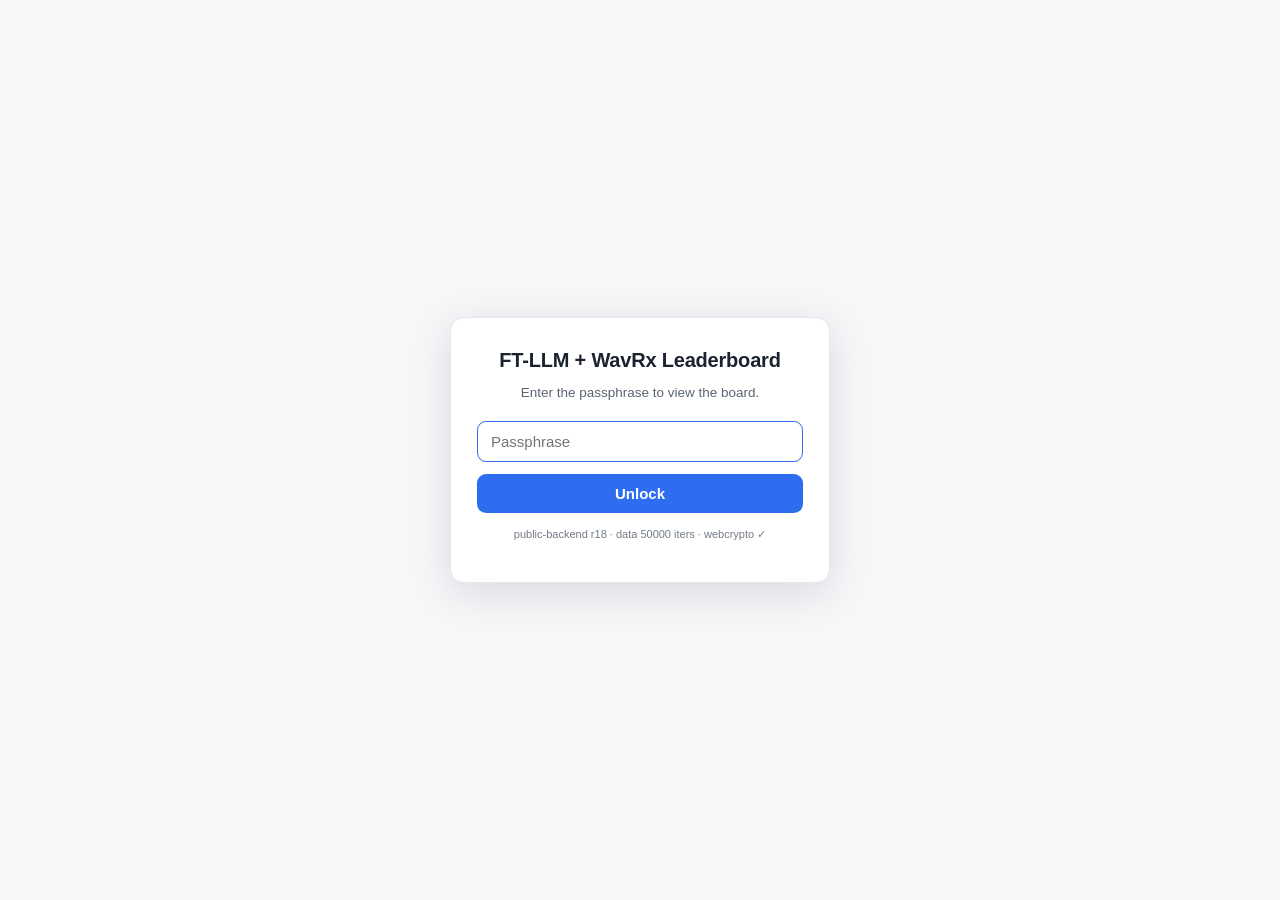
==== ftllm-wavrx/index.html @ c6a9ce8a "ftllm-wavrx: reframe as general leaderboard copy, fix tooltip hover, default to Avg Pool track - Dro" ====
<!DOCTYPE html>
<html lang="en">
<head>
  <meta charset="utf-8" />
  <meta name="viewport" content="width=device-width, initial-scale=1" />
  <title>FT-LLM + WavRx Leaderboard</title>
  <meta name="description" content="Fine-tuned audio-LLMs (30B / 7B) + WavRx vs. frozen-encoder probes on the SpeechDx clinical-speech benchmark." />
  <script>
    (function () {
      try {
        var t = localStorage.getItem("ftlb-theme");
        if (!t) t = matchMedia("(prefers-color-scheme: dark)").matches ? "dark" : "light";
        document.documentElement.dataset.theme = t;
      } catch (e) { document.documentElement.dataset.theme = "light"; }
    })();
  </script>
  <link rel="stylesheet" href="style.css?v=17" />
</head>
<body>
  <!-- password gate -->
  <div id="gate" class="gate">
    <form id="gate-form" class="gate-card" autocomplete="off">
      <h1>FT-LLM&nbsp;+&nbsp;WavRx Leaderboard</h1>
      <p class="gate-sub">Enter the passphrase to view the board.</p>
      <input id="gate-pass" type="password" placeholder="Passphrase" autocomplete="off"
             autocapitalize="off" autocorrect="off" spellcheck="false" />
      <button id="gate-go" type="submit">Unlock</button>
      <p id="gate-msg" class="gate-msg" hidden></p>
      <p id="gate-build" class="gate-build">loading…</p>
    </form>
  </div>

  <!-- public-backend leaderboard (revealed after unlock) -->
  <div id="app" hidden>
    <header class="page-head">
      <button id="theme-toggle" class="theme-toggle" type="button" aria-label="Toggle dark / light mode" title="Toggle dark / light"></button>
      <h1>FT-LLM&nbsp;+&nbsp;WavRx Leaderboard</h1>
      <p class="tagline">
        Fine-tuned audio-LLMs (<strong>Qwen3-Omni 30B</strong> LoRA-SFT, the <strong>7B</strong> SFT) and
        <strong>WavRx</strong> against every frozen-encoder probe on the <strong>SpeechDx</strong>
        clinical-speech benchmark, ranked by <strong>mean reciprocal rank</strong> (MRR). Each cell:
        <strong>AUC</strong> for classification (higher = better), <strong>MAE&nbsp;↓</strong> for
        regression. Use the <strong>Avg Pool</strong>, <strong>ASP</strong>, <strong>LoRA</strong>, and <strong>LLM</strong>
        tracks to compare protocols; click each <strong>i</strong> for methodology. Displayed MRR ranks are
        recomputed over the enabled tracks. On the <strong>C-index · average</strong>
        board, marked Avg Pool/WavRx rows with unavailable T11
        concordance use the remaining five finite regression tasks (<strong>skip-na</strong>) and carry an asterisk.
      </p>
      <p class="meta" id="meta"></p>
      <div class="controls">
        <div class="seg-group" id="board-switch" role="tablist" aria-label="Board">
          <button class="seg active" type="button" data-board="mae">MAE&nbsp;·&nbsp;MRR</button>
          <button class="seg" type="button" data-board="cindex">C-index&nbsp;·&nbsp;avg</button>
        </div>
        <div class="seg-group" id="view-switch" role="tablist" aria-label="View">
          <button class="seg" type="button" data-view="raw">Raw&nbsp;27</button>
          <button class="seg active" type="button" data-view="merged">Merged&nbsp;19</button>
          <button class="seg" type="button" data-view="category">By&nbsp;category</button>
        </div>
        <div class="seg-group seg-tracks" id="track-switch" role="group" aria-label="Benchmark tracks">
          <span class="seg-label">Tracks</span>
        </div>
      </div>
    </header>

    <section class="legend" id="legend" aria-label="Legend"></section>

    <main>
      <div class="table-wrap">
        <table id="board" aria-label="FT-LLM + WavRx leaderboard"></table>
      </div>
      <p class="hint">
        Tap a <em>task</em> header for its description · a <em>model</em> for what it is ·
        click a column header to sort.
      </p>
    </main>

    <div id="tooltip" class="tooltip" role="tooltip" hidden></div>
  </div>

  <script src="data.js?v=17"></script>
  <script src="gate.js?v=18"></script>
</body>
</html>
---- ftllm-wavrx/style.css ----
:root, [data-theme="light"] {
  --bg: #f6f7f9;
  --panel: #ffffff;
  --ink: #1b2230;
  --ink-soft: #5b6573;
  --line: #e3e7ee;
  --accent: #2f6df0;
  --cell-alpha: 0.20;            /* category-colour strength on score cells */
  --th-hover: #f0f3f9;
  --row-hover: 47, 109, 240;
  --mrr-track: #eef1f6;
  --top1: rgba(20, 30, 50, 0.55);
  --ctrl-bg: #ffffff;
  color-scheme: light;          /* native controls (checkbox) follow the page theme */
}
[data-theme="dark"] {
  --bg: #0b0e12;
  --panel: #14181e;
  --ink: #e6edf3;
  --ink-soft: #9aa4b2;
  --line: #28303a;
  --accent: #6ea8fe;
  --cell-alpha: 0.34;
  --th-hover: #1b212a;
  --row-hover: 120, 160, 240;
  --mrr-track: #232a33;
  --top1: rgba(255, 255, 255, 0.65);
  --ctrl-bg: #1b212a;
  color-scheme: dark;
}

* { box-sizing: border-box; }

body {
  margin: 0;
  font-family: -apple-system, BlinkMacSystemFont, "Segoe UI", Roboto, Helvetica, Arial, sans-serif;
  color: var(--ink);
  background: var(--bg);
  line-height: 1.45;
  transition: background-color 0.2s ease, color 0.2s ease;
}

.page-head, main, .legend { max-width: 1280px; margin-inline: auto; padding-inline: 24px; }
.page-head { padding-top: 32px; position: relative; }

/* theme toggle (top-right) + average-similar-tasks checkbox */
.theme-toggle {
  position: absolute; top: 26px; right: 24px;
  width: 38px; height: 38px; border-radius: 9px;
  border: 1px solid var(--line); background: var(--ctrl-bg); color: var(--ink);
  font-size: 17px; line-height: 1; cursor: pointer;
}
.theme-toggle:hover { border-color: var(--accent); }
.merge-toggle {
  display: inline-flex; align-items: center; gap: 7px; margin: 12px 0 0;
  font-size: 13px; color: var(--ink); cursor: pointer; user-select: none;
}
.merge-toggle input { width: 15px; height: 15px; accent-color: var(--accent); cursor: pointer; margin: 0; }
h1 { margin: 0 0 6px; font-size: 28px; letter-spacing: -0.02em; }
.tagline { margin: 0 0 8px; max-width: 760px; color: var(--ink-soft); font-size: 15px; }
.tagline strong { color: var(--ink); }
.meta { margin: 0; color: var(--ink-soft); font-size: 13px; }
.meta a { color: var(--accent); text-decoration: none; }
.meta a:hover { text-decoration: underline; }

.chip {
  display: inline-block; padding: 0 6px; border-radius: 4px;
  font-size: 12px; font-weight: 600; vertical-align: baseline;
}
.chip-cls { background: rgba(var(--cls), 0.18); color: #1d4ed8; }
.chip-reg { background: rgba(var(--reg), 0.22); color: #b45309; }

/* ---- legend ---- */
.legend { display: flex; flex-wrap: wrap; gap: 18px 26px; margin-top: 18px; }
.legend-group { display: flex; align-items: center; gap: 12px; flex-wrap: wrap; }
.legend-title { font-size: 12px; font-weight: 700; text-transform: uppercase; letter-spacing: 0.04em; color: var(--ink-soft); }
.legend-item { display: inline-flex; align-items: center; gap: 6px; font-size: 13px; }
.swatch { width: 14px; height: 14px; border-radius: 3px; }
.swatch-cat { width: 13px; height: 13px; border-radius: 3px; }

/* ---- table ---- */
main { margin-top: 18px; padding-bottom: 40px; }
.table-wrap {
  overflow: auto; max-height: 78vh;
  background: var(--panel); border: 1px solid var(--line); border-radius: 12px;
  box-shadow: 0 1px 2px rgba(20, 30, 50, 0.04);
}
table { border-collapse: separate; border-spacing: 0; font-size: 13px; width: max-content; }

th, td { padding: 0; white-space: nowrap; }

thead th {
  position: sticky; top: 0; z-index: 3;
  background: var(--panel); border-bottom: 2px solid var(--line);
  vertical-align: bottom;
}
thead th .th-inner { padding: 9px 10px; }

/* model + MRR columns pinned while scrolling tasks */
.col-model { position: sticky; left: 0; z-index: 2; background: var(--panel); text-align: left; min-width: 150px; }
.col-mrr   { text-align: center; min-width: 86px; }   /* not pinned — scrolls with the tasks */
thead .col-model { z-index: 4; }
.col-model { border-right: 1px solid var(--line); }
.col-mrr   { border-right: 2px solid var(--line); }

/* task header cells: a continuous category-coloured band along the top of the
   header row — the border is on the cell, so same-category columns (which are
   contiguous in T-number order) form one straight line. Inner = short T-number. */
.th-task { cursor: pointer; border-top: 4px solid var(--cat, #ccc); }
.th-task .th-inner { text-align: center; width: 96px; padding: 8px 7px; white-space: normal; }
.th-task .task-tnum { display: block; font-size: 10px; font-weight: 700; color: var(--ink-soft); font-variant-numeric: tabular-nums; }
.th-task .task-label { display: block; font-weight: 600; font-size: 11px; line-height: 1.2; margin-top: 1px; }
.th-task .task-metric { display: block; font-size: 9px; font-weight: 600; color: var(--ink-soft); letter-spacing: 0.03em; margin-top: 2px; }
.th-sortable { cursor: pointer; user-select: none; }
.th-sortable:hover .th-inner { background: var(--th-hover); }
.sort-active { color: var(--accent); }
.sort-arrow { font-size: 10px; margin-left: 3px; color: var(--accent); }

tbody tr:hover td { background-image: linear-gradient(rgb(var(--row-hover) / 0.08), rgb(var(--row-hover) / 0.08)); }
tbody td { border-bottom: 1px solid var(--line); }

/* model cell */
.cell-model { padding: 8px 10px; cursor: help; }
.cell-model .rank { display: inline-block; width: 1.5em; margin-right: 0.55em; text-align: right; color: var(--ink-soft); font-variant-numeric: tabular-nums; }
.cell-model .name { font-weight: 600; }

/* MRR cell with mini bar */
.cell-mrr { padding: 6px 10px; text-align: center; font-variant-numeric: tabular-nums; }
.cell-mrr .mrr-val { font-weight: 700; }
.cell-mrr .mrr-bar { height: 4px; border-radius: 2px; background: var(--accent); margin-top: 3px; }
.cell-mrr .mrr-track { height: 4px; border-radius: 2px; background: var(--mrr-track); margin-top: 3px; }

/* score cells — flat tint by speech-production category (intensity themed) */
.cell-score { padding: 7px 8px; text-align: center; font-variant-numeric: tabular-nums;
  background: rgb(var(--cat-rgb, 160 160 160) / var(--cell-alpha)); }
.cell-score.na { color: var(--ink-soft); opacity: 0.65; }
.top1 { outline: 2px solid var(--top1); outline-offset: -2px; font-weight: 700; }

.hint { color: var(--ink-soft); font-size: 12.5px; margin: 12px 2px 0; }

/* tooltip */
.tooltip {
  position: fixed; z-index: 50;
  left: 50%; bottom: 16px; transform: translateX(-50%);   /* locked: bottom-centre */
  max-width: min(380px, calc(100vw - 24px));
  background: #1b2230; color: #f4f6fa; padding: 11px 30px 11px 14px; border-radius: 10px;
  font-size: 12.5px; line-height: 1.45; pointer-events: auto;
  box-shadow: 0 8px 30px rgba(10, 18, 35, 0.4);
}
.tooltip .tt-title { font-weight: 700; margin-bottom: 3px; }
.tooltip .tt-sub { color: #aeb7c6; font-size: 11px; text-transform: uppercase; letter-spacing: 0.04em; }
.tooltip code { background: rgba(255,255,255,0.12); padding: 1px 5px; border-radius: 4px; font-size: 12px; }
.tooltip .tt-link { display: inline-block; margin-top: 2px; color: #8ab4ff; text-decoration: none; word-break: break-all; }
.tooltip .tt-link:hover { text-decoration: underline; }
.tooltip .tt-rev {
  margin-top: 7px; padding-top: 6px; border-top: 1px solid rgba(255,255,255,0.12);
  font-size: 11.5px; color: #aeb7c6;
}
.tooltip .tt-close {
  position: absolute; top: 4px; right: 5px; width: 20px; height: 20px;
  display: flex; align-items: center; justify-content: center;
  background: transparent; border: 0; color: #aeb7c6; font-size: 17px; line-height: 1;
  cursor: pointer; padding: 0; border-radius: 4px;
}
.tooltip .tt-close:hover { color: #fff; background: rgba(255,255,255,0.14); }
.tooltip-method {
  width: min(700px, calc(100vw - 24px)); max-width: min(700px, calc(100vw - 24px));
  max-height: min(72vh, 680px); overflow-y: auto; padding: 15px 36px 15px 17px;
}
.tooltip-method .tt-title { font-size: 15px; margin-bottom: 7px; }
.tooltip-method .tt-method-summary { margin-bottom: 8px; }
.tooltip-method .tt-paper { margin: 1px 0 8px; word-break: normal; }
.tooltip-method .tt-method-section { margin-top: 10px; padding-top: 9px; border-top: 1px solid rgba(255,255,255,.12); }
.tooltip-method .tt-method-label { color: #c8d8f8; font-size: 11px; font-weight: 800; letter-spacing: .05em; text-transform: uppercase; margin-bottom: 3px; }

/* ---- password gate (added; public renderer above is untouched) ---- */
[hidden] { display: none !important; }
.gate { position: fixed; inset: 0; z-index: 100; display: flex; align-items: center; justify-content: center; padding: 24px; background: var(--bg); }
.gate-card { width: min(380px, 100%); background: var(--panel); border: 1px solid var(--line); border-radius: 14px; padding: 28px 26px; box-shadow: 0 10px 40px rgba(10,18,35,.12); text-align: center; }
.gate-card h1 { font-size: 20px; margin: 0 0 8px; letter-spacing: -0.01em; }
.gate-sub { color: var(--ink-soft); font-size: 13.5px; margin: 0 0 18px; }
.gate-card input { width: 100%; padding: 11px 13px; font-size: 15px; border-radius: 9px; border: 1px solid var(--line); background: var(--ctrl-bg); color: var(--ink); margin-bottom: 12px; }
.gate-card input:focus { outline: none; border-color: var(--accent); }
.gate-card button { width: 100%; padding: 11px; font-size: 15px; font-weight: 600; border: 0; border-radius: 9px; background: var(--accent); color: #fff; cursor: pointer; }
.gate-card button:hover { filter: brightness(1.06); }
.gate-msg { font-size: 13px; margin: 14px 0 0; }
.gate-msg.err { color: #e0556e; }
.gate-msg.ok { color: var(--ink-soft); }
.gate-build { margin-top: 14px; font-size: 11px; color: var(--ink-soft); opacity: .85; }

/* ---- board + view segmented controls ---- */
.controls { display: flex; align-items: center; gap: 14px; flex-wrap: wrap; margin: 12px 0 0; }
.seg-group { display: inline-flex; border: 1px solid var(--line); border-radius: 9px; overflow: hidden; background: var(--ctrl-bg); }
.seg { border: 0; background: transparent; color: var(--ink-soft); font: inherit; font-size: 12.5px; font-weight: 600; padding: 7px 13px; cursor: pointer; white-space: nowrap; }
.seg + .seg { border-left: 1px solid var(--line); }
.seg.active { background: var(--accent); color: #fff; }
.seg:hover:not(.active) { background: var(--th-hover); }
.seg-label { font-size: 11.5px; font-weight: 600; letter-spacing: .04em; text-transform: uppercase; color: var(--ink-soft); padding: 7px 10px; align-self: center; opacity: .8; }
.seg-label + .seg { border-left: 1px solid var(--line); }
.seg-label + .track-control, .track-control + .track-control { border-left: 1px solid var(--line); }
.track-control { display: inline-flex; align-items: center; gap: 6px; padding-right: 8px; }
.track-control:hover:not(.active) { background: var(--th-hover); }
.track-control .seg { padding-right: 4px; background: transparent; }
.track-control .seg:hover { background: transparent; }
.track-control .track-info {
  width: 15px; height: 15px; flex: 0 0 auto; border: 0; border-radius: 50%;
  display: inline-flex; align-items: center; justify-content: center;
  background: var(--th-hover); color: var(--ink-soft);
  font: italic 700 10px/1 ui-sans-serif, system-ui, sans-serif; cursor: pointer;
}
.track-control.active { background: var(--accent); }
.track-control.active .seg, .track-control.active .track-info { color: #fff; }
.track-control.active .track-info { background: rgba(255,255,255,.3); }
.track-control .track-info:hover, .track-control .track-info:focus-visible { background: var(--accent); color: #fff; outline: none; }
.track-control.active .track-info:hover, .track-control.active .track-info:focus-visible { background: #fff; color: var(--accent); }

/* ---- pending band + headline ---- */
.band-row td { background: rgba(200,120,20,0.12); font-size: 11px; font-weight: 700; text-transform: uppercase; letter-spacing: 0.05em; color: var(--ink-soft); padding: 5px 12px; }
.cell-mrr .mrr-val.pending { font-weight: 600; font-size: 11px; text-transform: uppercase; letter-spacing: 0.03em; color: var(--ink-soft); }
.cell-mrr .cov { font-size: 10px; color: var(--ink-soft); }

/* ---- "ours" + WavRx row accents ---- */
tr.is-ours .col-model { box-shadow: inset 3px 0 0 var(--accent); }
tr.is-star .col-model { box-shadow: inset 3px 0 0 #c87814; }
tr.is-star .name { color: #c87814; }
[data-theme="dark"] tr.is-star .name { color: #e0af68; }
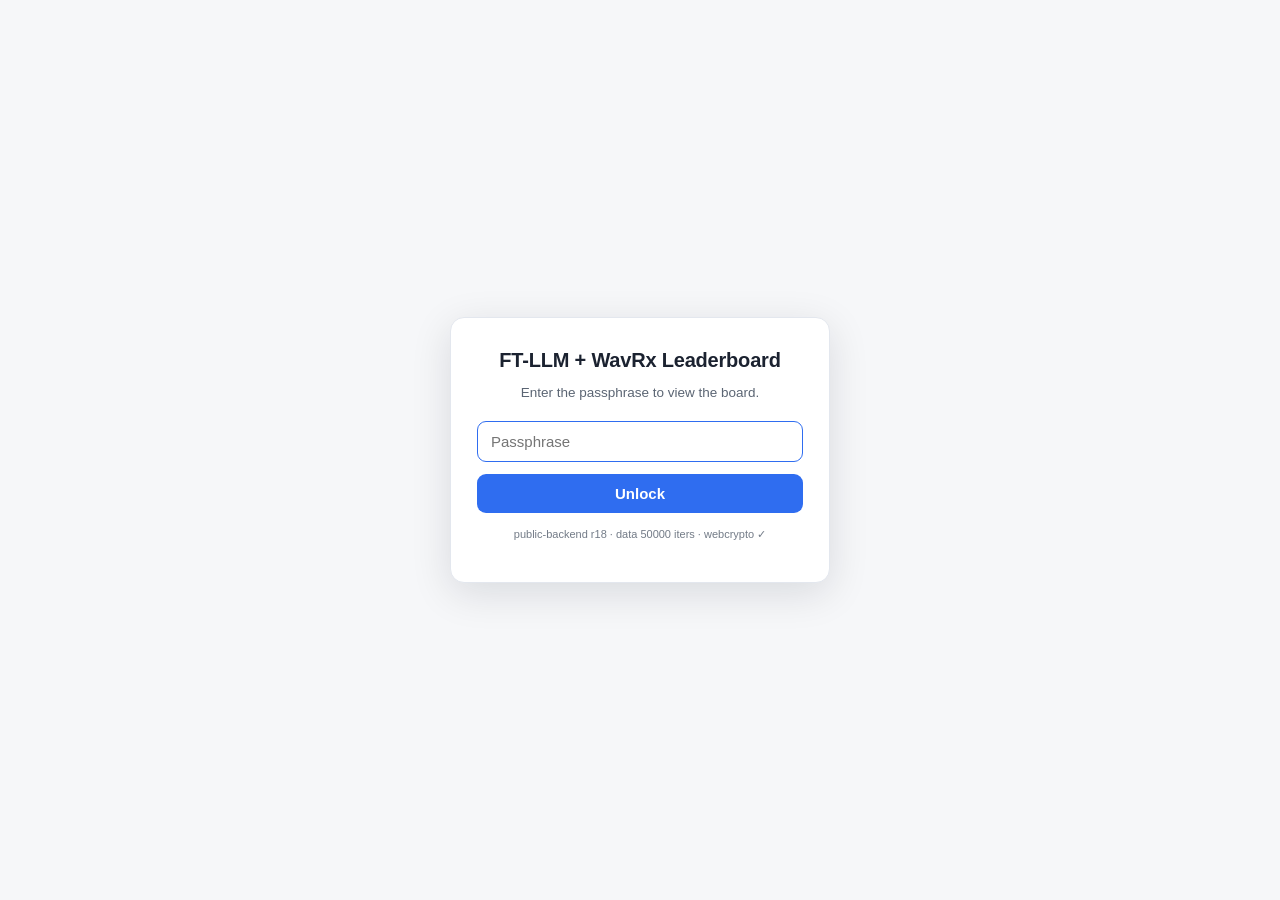
==== commit ceb2e89a: "ftllm-wavrx: bump data.js cache-bust version Browser was serving a stale data.js after the LoRA re-p" ====
--- a/ftllm-wavrx/index.html
+++ b/ftllm-wavrx/index.html
@@ -78,7 +78,7 @@
     <div id="tooltip" class="tooltip" role="tooltip" hidden></div>
   </div>
 
-  <script src="data.js?v=17"></script>
+  <script src="data.js?v=18"></script>
   <script src="gate.js?v=18"></script>
 </body>
 </html>
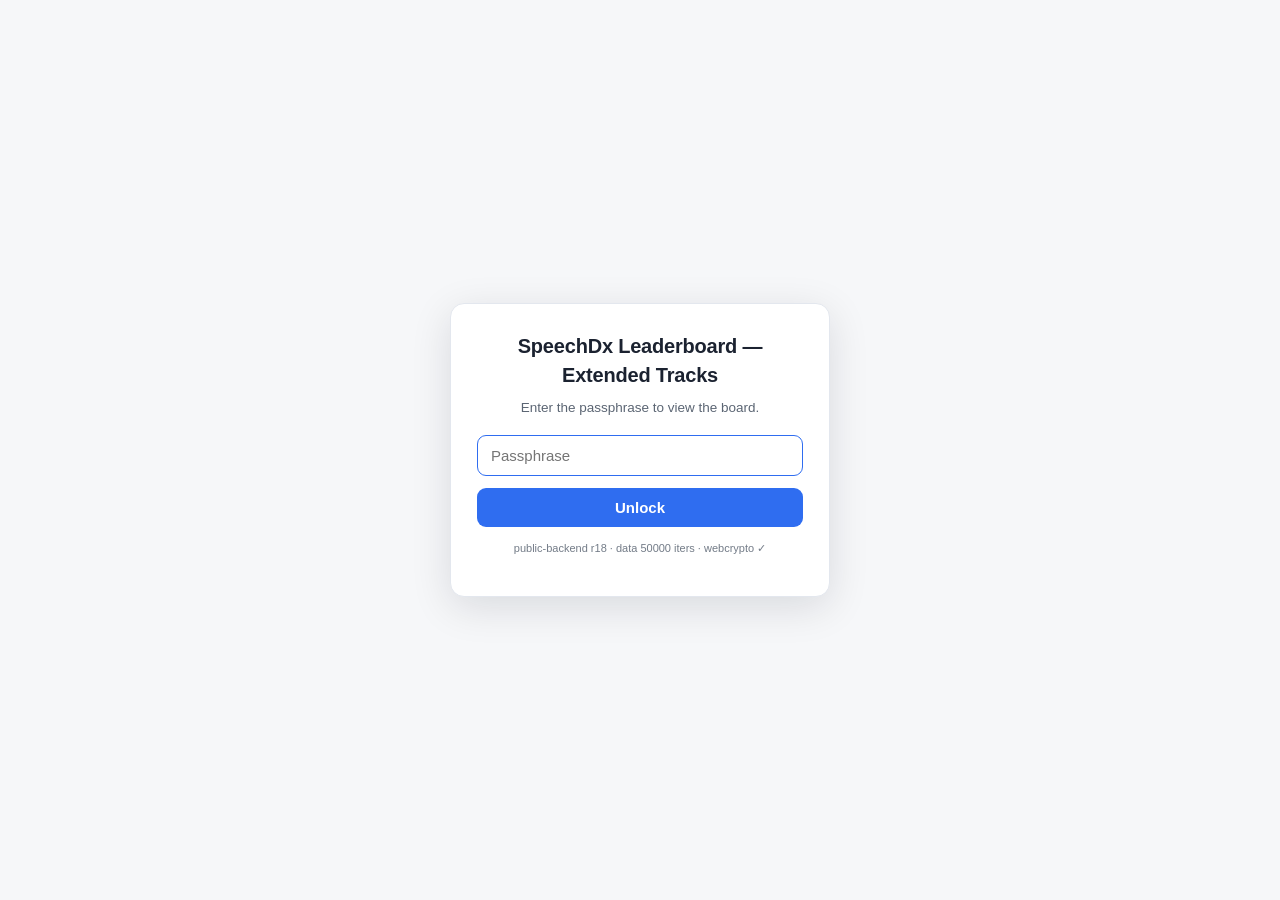
==== commit 4b4fdfcb: "ftllm-wavrx: rename to SpeechDx Leaderboard — Extended Tracks Title, headings, meta description, tag" ====
--- a/ftllm-wavrx/index.html
+++ b/ftllm-wavrx/index.html
@@ -3,8 +3,8 @@
 <head>
   <meta charset="utf-8" />
   <meta name="viewport" content="width=device-width, initial-scale=1" />
-  <title>FT-LLM + WavRx Leaderboard</title>
-  <meta name="description" content="Fine-tuned audio-LLMs (30B / 7B) + WavRx vs. frozen-encoder probes on the SpeechDx clinical-speech benchmark." />
+  <title>SpeechDx Leaderboard — Extended Tracks</title>
+  <meta name="description" content="Interactive leaderboard for the SpeechDx speech-health benchmark — adapted and fine-tuned models ranked alongside frozen-encoder probes across clinical tasks, by mean reciprocal rank." />
   <script>
     (function () {
       try {
@@ -20,7 +20,7 @@
   <!-- password gate -->
   <div id="gate" class="gate">
     <form id="gate-form" class="gate-card" autocomplete="off">
-      <h1>FT-LLM&nbsp;+&nbsp;WavRx Leaderboard</h1>
+      <h1>SpeechDx&nbsp;Leaderboard — Extended&nbsp;Tracks</h1>
       <p class="gate-sub">Enter the passphrase to view the board.</p>
       <input id="gate-pass" type="password" placeholder="Passphrase" autocomplete="off"
              autocapitalize="off" autocorrect="off" spellcheck="false" />
@@ -34,17 +34,16 @@
   <div id="app" hidden>
     <header class="page-head">
       <button id="theme-toggle" class="theme-toggle" type="button" aria-label="Toggle dark / light mode" title="Toggle dark / light"></button>
-      <h1>FT-LLM&nbsp;+&nbsp;WavRx Leaderboard</h1>
+      <h1>SpeechDx&nbsp;Leaderboard — Extended&nbsp;Tracks</h1>
       <p class="tagline">
-        Fine-tuned audio-LLMs (<strong>Qwen3-Omni 30B</strong> LoRA-SFT, the <strong>7B</strong> SFT) and
-        <strong>WavRx</strong> against every frozen-encoder probe on the <strong>SpeechDx</strong>
-        clinical-speech benchmark, ranked by <strong>mean reciprocal rank</strong> (MRR). Each cell:
-        <strong>AUC</strong> for classification (higher = better), <strong>MAE&nbsp;↓</strong> for
-        regression. Use the <strong>Avg Pool</strong>, <strong>ASP</strong>, <strong>LoRA</strong>, and <strong>LLM</strong>
-        tracks to compare protocols; click each <strong>i</strong> for methodology. Displayed MRR ranks are
-        recomputed over the enabled tracks. On the <strong>C-index · average</strong>
-        board, marked Avg Pool/WavRx rows with unavailable T11
-        concordance use the remaining five finite regression tasks (<strong>skip-na</strong>) and carry an asterisk.
+        Adapted and fine-tuned audio models ranked alongside every frozen-encoder probe on the
+        <strong>SpeechDx</strong> clinical-speech benchmark, by <strong>mean reciprocal rank</strong> (MRR).
+        Each cell: <strong>AUC</strong> for classification (higher&nbsp;=&nbsp;better, 0.5&nbsp;=&nbsp;chance),
+        <strong>MAE&nbsp;↓</strong> for regression (lower&nbsp;=&nbsp;better). Use the <strong>Avg Pool</strong>,
+        <strong>ASP</strong>, <strong>LoRA</strong>, and <strong>LLM</strong> tracks to compare protocols; click
+        each <strong>i</strong> for methodology. Displayed MRR ranks are recomputed over the enabled tracks. On
+        the <strong>C-index · average</strong> board, rows with unavailable T11 concordance use the remaining
+        five finite regression tasks (<strong>skip-na</strong>) and carry an asterisk.
       </p>
       <p class="meta" id="meta"></p>
       <div class="controls">
@@ -67,7 +66,7 @@
 
     <main>
       <div class="table-wrap">
-        <table id="board" aria-label="FT-LLM + WavRx leaderboard"></table>
+        <table id="board" aria-label="SpeechDx leaderboard — extended tracks"></table>
       </div>
       <p class="hint">
         Tap a <em>task</em> header for its description · a <em>model</em> for what it is ·
@@ -78,7 +77,7 @@
     <div id="tooltip" class="tooltip" role="tooltip" hidden></div>
   </div>
 
-  <script src="data.js?v=18"></script>
+  <script src="data.js?v=19"></script>
   <script src="gate.js?v=18"></script>
 </body>
 </html>
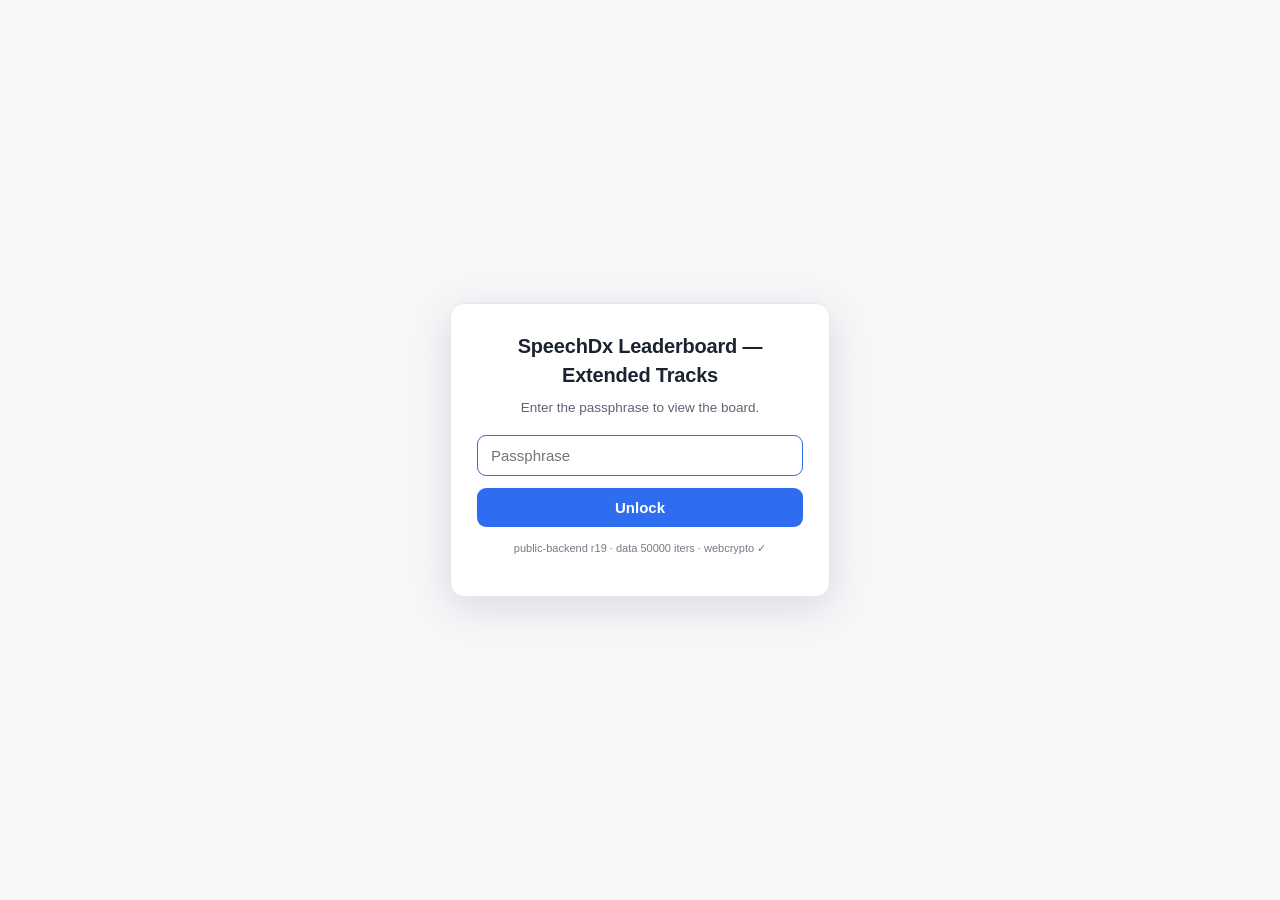
==== commit 6d59e353: "ftllm-wavrx: move T11-unavailable asterisk to the T11 cell; trim LoRA methodology - The "unavailable" ====
--- a/ftllm-wavrx/index.html
+++ b/ftllm-wavrx/index.html
@@ -39,11 +39,9 @@
         Adapted and fine-tuned audio models ranked alongside every frozen-encoder probe on the
         <strong>SpeechDx</strong> clinical-speech benchmark, by <strong>mean reciprocal rank</strong> (MRR).
         Each cell: <strong>AUC</strong> for classification (higher&nbsp;=&nbsp;better, 0.5&nbsp;=&nbsp;chance),
-        <strong>MAE&nbsp;↓</strong> for regression (lower&nbsp;=&nbsp;better). Use the <strong>Avg Pool</strong>,
-        <strong>ASP</strong>, <strong>LoRA</strong>, and <strong>LLM</strong> tracks to compare protocols; click
-        each <strong>i</strong> for methodology. Displayed MRR ranks are recomputed over the enabled tracks. On
+        <strong>MAE&nbsp;↓</strong> for regression (lower&nbsp;=&nbsp;better). On
         the <strong>C-index · average</strong> board, rows with unavailable T11 concordance use the remaining
-        five finite regression tasks (<strong>skip-na</strong>) and carry an asterisk.
+        five finite regression tasks (<strong>skip-na</strong>); the T11 cell carries the asterisk.
       </p>
       <p class="meta" id="meta"></p>
       <div class="controls">
@@ -77,7 +75,7 @@
     <div id="tooltip" class="tooltip" role="tooltip" hidden></div>
   </div>
 
-  <script src="data.js?v=19"></script>
-  <script src="gate.js?v=18"></script>
+  <script src="data.js?v=20"></script>
+  <script src="gate.js?v=19"></script>
 </body>
 </html>
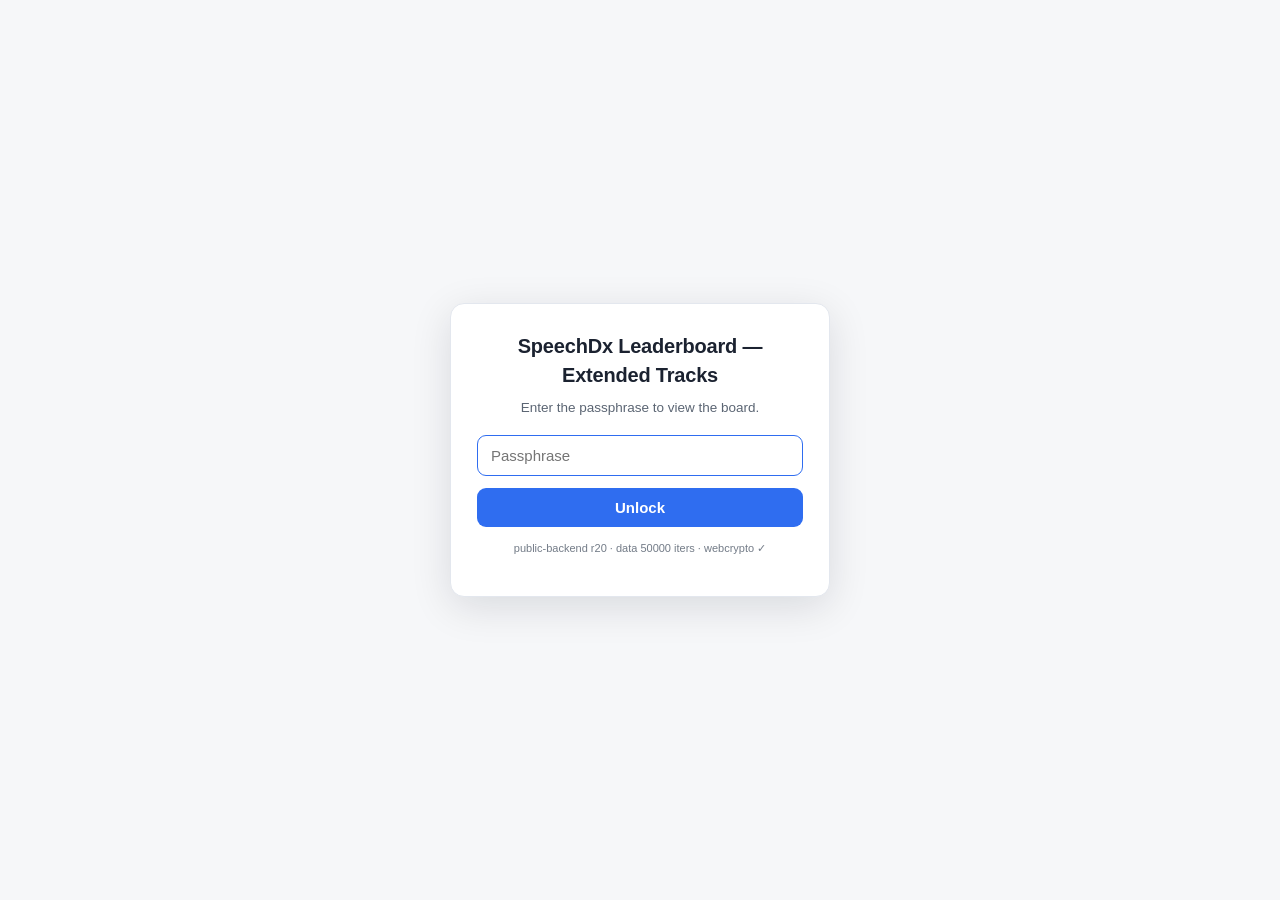
==== commit fc5fb780: "ftllm-wavrx: revert T11 asterisk to model name only Putting it on the T11 cell, the headline cell, a" ====
--- a/ftllm-wavrx/index.html
+++ b/ftllm-wavrx/index.html
@@ -41,7 +41,7 @@
         Each cell: <strong>AUC</strong> for classification (higher&nbsp;=&nbsp;better, 0.5&nbsp;=&nbsp;chance),
         <strong>MAE&nbsp;↓</strong> for regression (lower&nbsp;=&nbsp;better). On
         the <strong>C-index · average</strong> board, rows with unavailable T11 concordance use the remaining
-        five finite regression tasks (<strong>skip-na</strong>); the T11 cell carries the asterisk.
+        five finite regression tasks (<strong>skip-na</strong>) and carry an asterisk.
       </p>
       <p class="meta" id="meta"></p>
       <div class="controls">
@@ -76,6 +76,6 @@
   </div>
 
   <script src="data.js?v=20"></script>
-  <script src="gate.js?v=19"></script>
+  <script src="gate.js?v=20"></script>
 </body>
 </html>
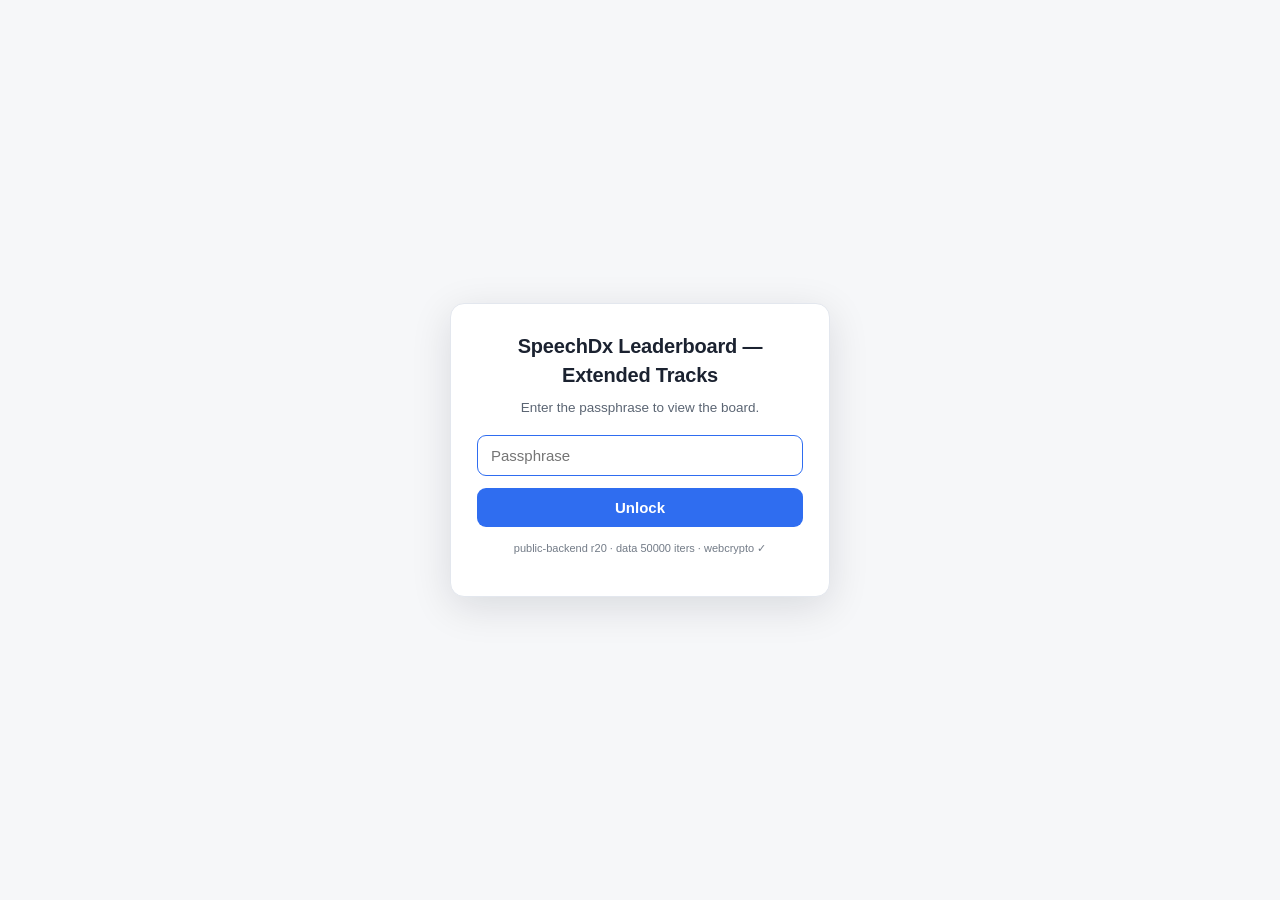
==== commit 79bf4e9d: "ui: refresh leaderboard gate" ====
--- a/ftllm-wavrx/index.html
+++ b/ftllm-wavrx/index.html
@@ -39,9 +39,7 @@
         Adapted and fine-tuned audio models ranked alongside every frozen-encoder probe on the
         <strong>SpeechDx</strong> clinical-speech benchmark, by <strong>mean reciprocal rank</strong> (MRR).
         Each cell: <strong>AUC</strong> for classification (higher&nbsp;=&nbsp;better, 0.5&nbsp;=&nbsp;chance),
-        <strong>MAE&nbsp;↓</strong> for regression (lower&nbsp;=&nbsp;better). On
-        the <strong>C-index · average</strong> board, rows with unavailable T11 concordance use the remaining
-        five finite regression tasks (<strong>skip-na</strong>) and carry an asterisk.
+        <strong>MAE&nbsp;↓</strong> for regression (lower&nbsp;=&nbsp;better).
       </p>
       <p class="meta" id="meta"></p>
       <div class="controls">
@@ -76,6 +74,6 @@
   </div>
 
   <script src="data.js?v=20"></script>
-  <script src="gate.js?v=20"></script>
+  <script src="gate.js?v=21"></script>
 </body>
 </html>
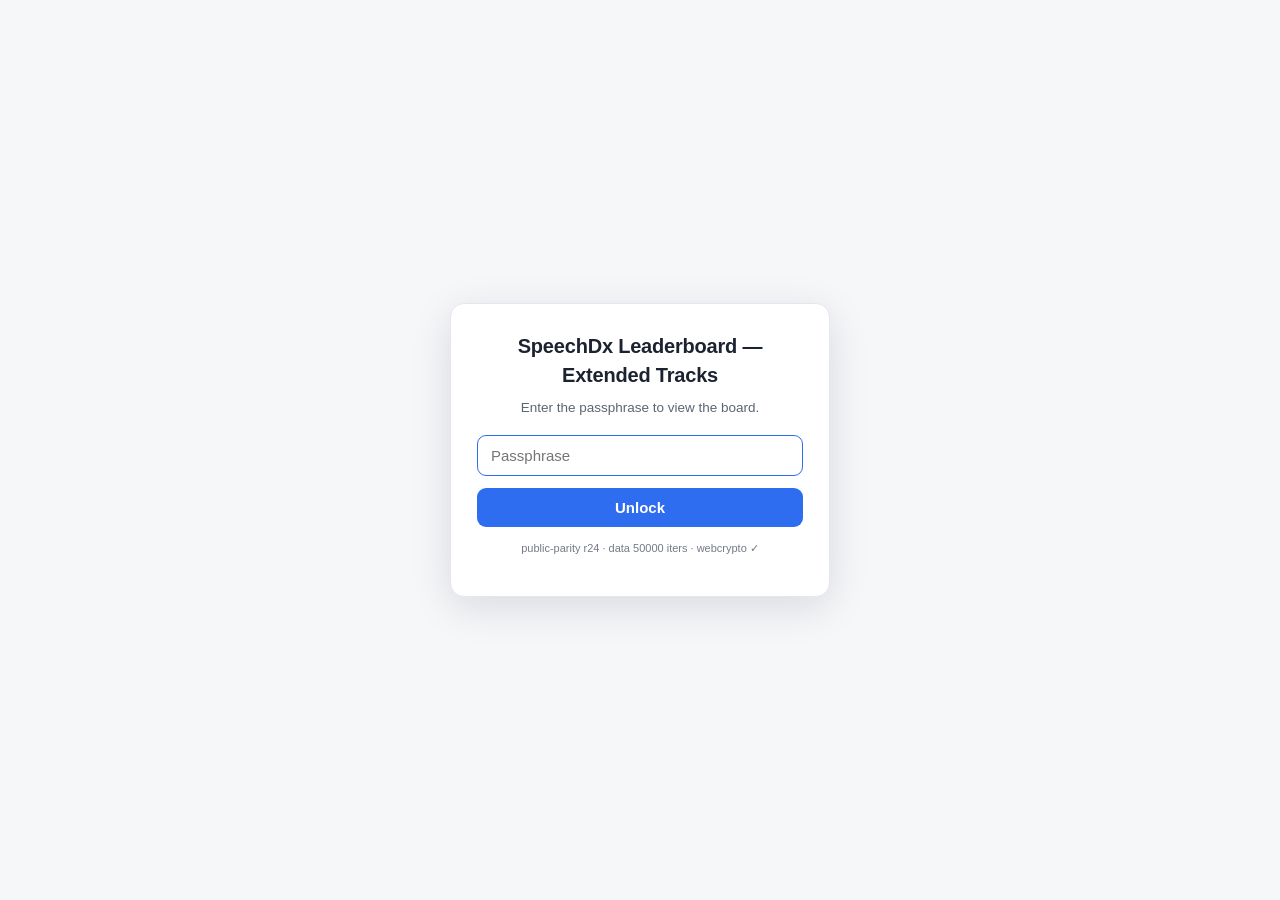
==== commit 8547383a: "ui: align private board with public leaderboard" ====
--- a/ftllm-wavrx/index.html
+++ b/ftllm-wavrx/index.html
@@ -4,7 +4,7 @@
   <meta charset="utf-8" />
   <meta name="viewport" content="width=device-width, initial-scale=1" />
   <title>SpeechDx Leaderboard — Extended Tracks</title>
-  <meta name="description" content="Interactive leaderboard for the SpeechDx speech-health benchmark — adapted and fine-tuned models ranked alongside frozen-encoder probes across clinical tasks, by mean reciprocal rank." />
+  <meta name="description" content="Interactive private SpeechDx leaderboard across Avg Pool, ASP, LoRA, and LLM evaluation tracks." />
   <script>
     (function () {
       try {
@@ -14,10 +14,9 @@
       } catch (e) { document.documentElement.dataset.theme = "light"; }
     })();
   </script>
-  <link rel="stylesheet" href="style.css?v=17" />
+  <link rel="stylesheet" href="style.css?v=24" />
 </head>
 <body>
-  <!-- password gate -->
   <div id="gate" class="gate">
     <form id="gate-form" class="gate-card" autocomplete="off">
       <h1>SpeechDx&nbsp;Leaderboard — Extended&nbsp;Tracks</h1>
@@ -30,31 +29,47 @@
     </form>
   </div>
 
-  <!-- public-backend leaderboard (revealed after unlock) -->
   <div id="app" hidden>
     <header class="page-head">
-      <button id="theme-toggle" class="theme-toggle" type="button" aria-label="Toggle dark / light mode" title="Toggle dark / light"></button>
+      <div class="header-icons">
+        <button id="view-settings-toggle" class="theme-toggle" type="button" aria-haspopup="true" aria-expanded="false" aria-controls="view-settings-panel" aria-label="View settings: metric, task view, export" title="View settings (metric, task view, export)">
+          <svg width="18" height="18" viewBox="0 0 24 24" fill="none" stroke="currentColor" stroke-width="2" stroke-linecap="round" stroke-linejoin="round" aria-hidden="true" focusable="false"><path d="M1 12s4-7 11-7 11 7 11 7-4 7-11 7-11-7-11-7Z"/><circle cx="12" cy="12" r="3"/></svg>
+        </button>
+        <button id="theme-toggle" class="theme-toggle" type="button" aria-label="Toggle dark / light mode" title="Toggle dark / light"></button>
+      </div>
       <h1>SpeechDx&nbsp;Leaderboard — Extended&nbsp;Tracks</h1>
       <p class="tagline">
-        Adapted and fine-tuned audio models ranked alongside every frozen-encoder probe on the
-        <strong>SpeechDx</strong> clinical-speech benchmark, by <strong>mean reciprocal rank</strong> (MRR).
-        Each cell: <strong>AUC</strong> for classification (higher&nbsp;=&nbsp;better, 0.5&nbsp;=&nbsp;chance),
-        <strong>MAE&nbsp;↓</strong> for regression (lower&nbsp;=&nbsp;better).
+        Frozen representations, attentive pooling, compact encoder adaptation, and audio-language
+        models evaluated on the <strong>SpeechDx</strong> clinical-speech benchmark.
+        Each cell reports <strong>AUC</strong> for classification and either <strong>MAE&nbsp;↓</strong>
+        or <strong>C-index</strong> for regression.
       </p>
       <p class="meta" id="meta"></p>
       <div class="controls">
-        <div class="seg-group" id="board-switch" role="tablist" aria-label="Board">
-          <button class="seg active" type="button" data-board="mae">MAE&nbsp;·&nbsp;MRR</button>
-          <button class="seg" type="button" data-board="cindex">C-index&nbsp;·&nbsp;avg</button>
-        </div>
-        <div class="seg-group" id="view-switch" role="tablist" aria-label="View">
-          <button class="seg" type="button" data-view="raw">Raw&nbsp;27</button>
-          <button class="seg active" type="button" data-view="merged">Merged&nbsp;19</button>
-          <button class="seg" type="button" data-view="category">By&nbsp;category</button>
-        </div>
         <div class="seg-group seg-tracks" id="track-switch" role="group" aria-label="Benchmark tracks">
           <span class="seg-label">Tracks</span>
         </div>
+        <div id="view-settings-panel" class="view-settings-panel">
+          <div class="vsp-section">
+            <span class="vsp-label">Metric</span>
+            <div class="seg-group" id="board-switch" role="tablist" aria-label="Board">
+              <button class="seg active" type="button" data-board="mae">MAE&nbsp;·&nbsp;MRR</button>
+              <button class="seg" type="button" data-board="cindex">C-index&nbsp;·&nbsp;avg</button>
+            </div>
+          </div>
+          <div class="vsp-section">
+            <span class="vsp-label">View</span>
+            <div class="seg-group" id="view-switch" role="tablist" aria-label="View">
+              <button class="seg" type="button" data-view="raw">Raw&nbsp;27</button>
+              <button class="seg active" type="button" data-view="merged">Merged&nbsp;19</button>
+              <button class="seg" type="button" data-view="category">By&nbsp;category</button>
+            </div>
+          </div>
+          <div class="vsp-section">
+            <button id="export-csv" class="export-btn" type="button" title="Download every board × view combination as CSV, zipped, with all tracks combined per sheet">Export&nbsp;CSV</button>
+          </div>
+        </div>
+        <button id="reset-order" class="export-btn" type="button" title="Return to the default ranking" hidden>Reset&nbsp;order</button>
       </div>
     </header>
 
@@ -65,15 +80,18 @@
         <table id="board" aria-label="SpeechDx leaderboard — extended tracks"></table>
       </div>
       <p class="hint">
-        Tap a <em>task</em> header for its description · a <em>model</em> for what it is ·
-        click a column header to sort.
+        Tap a <em>task</em> header for its description · a <em>model</em> for model and protocol details ·
+        click a column header to sort · drag a row by its <strong>⠿</strong> handle to line it up next to
+        another model for comparison — every other row stays put. Ranks and top-1 marks recompute for the
+        visible tracks. On narrow screens, the <strong>👁︎</strong> icon holds the metric, task view, and
+        CSV export.
       </p>
     </main>
 
     <div id="tooltip" class="tooltip" role="tooltip" hidden></div>
   </div>
 
-  <script src="data.js?v=20"></script>
-  <script src="gate.js?v=21"></script>
+  <script src="data.js?v=24"></script>
+  <script src="gate.js?v=24"></script>
 </body>
 </html>
--- a/ftllm-wavrx/style.css
+++ b/ftllm-wavrx/style.css
@@ -43,14 +43,24 @@
 .page-head, main, .legend { max-width: 1280px; margin-inline: auto; padding-inline: 24px; }
 .page-head { padding-top: 32px; position: relative; }
 
-/* theme toggle (top-right) + average-similar-tasks checkbox */
+/* header icons (top-right): view-settings (mobile only, see media query) + theme toggle */
+.header-icons { position: absolute; top: 26px; right: 24px; z-index: 6; display: flex; gap: 8px; }
 .theme-toggle {
-  position: absolute; top: 26px; right: 24px;
   width: 38px; height: 38px; border-radius: 9px;
+  display: flex; align-items: center; justify-content: center;
   border: 1px solid var(--line); background: var(--ctrl-bg); color: var(--ink);
   font-size: 17px; line-height: 1; cursor: pointer;
 }
 .theme-toggle:hover { border-color: var(--accent); }
+.theme-toggle[aria-expanded="true"] { border-color: var(--accent); color: var(--accent); }
+#view-settings-toggle { display: none; }   /* shown only below the mobile breakpoint */
+
+/* view-settings: metric / view / export. On desktop these sit inline in the
+   controls row same as always; the mobile media query turns this same markup
+   into a popover behind the eye icon instead. */
+.view-settings-panel { display: flex; align-items: center; gap: 14px; }
+.vsp-section { display: flex; align-items: center; gap: 8px; }
+.vsp-label { display: none; }
 .merge-toggle {
   display: inline-flex; align-items: center; gap: 7px; margin: 12px 0 0;
   font-size: 13px; color: var(--ink); cursor: pointer; user-select: none;
@@ -172,9 +182,18 @@
 .tooltip-method .tt-paper { margin: 1px 0 8px; word-break: normal; }
 .tooltip-method .tt-method-section { margin-top: 10px; padding-top: 9px; border-top: 1px solid rgba(255,255,255,.12); }
 .tooltip-method .tt-method-label { color: #c8d8f8; font-size: 11px; font-weight: 800; letter-spacing: .05em; text-transform: uppercase; margin-bottom: 3px; }
-
-/* ---- password gate (added; public renderer above is untouched) ---- */
+.tooltip-method .tt-method-list {
+  display: grid; grid-template-columns: repeat(2, minmax(0, 1fr)); gap: 3px 22px;
+  margin: 8px 0 0; padding-left: 18px; color: #d9e0ec;
+}
+.tooltip-method .tt-method-list-single { grid-template-columns: 1fr; gap: 5px; }
+@media (max-width: 540px) {
+  .tooltip-method .tt-method-list { grid-template-columns: 1fr; }
+}
+
 [hidden] { display: none !important; }
+
+/* ---- private password gate ---- */
 .gate { position: fixed; inset: 0; z-index: 100; display: flex; align-items: center; justify-content: center; padding: 24px; background: var(--bg); }
 .gate-card { width: min(380px, 100%); background: var(--panel); border: 1px solid var(--line); border-radius: 14px; padding: 28px 26px; box-shadow: 0 10px 40px rgba(10,18,35,.12); text-align: center; }
 .gate-card h1 { font-size: 20px; margin: 0 0 8px; letter-spacing: -0.01em; }
@@ -190,6 +209,7 @@
 
 /* ---- board + view segmented controls ---- */
 .controls { display: flex; align-items: center; gap: 14px; flex-wrap: wrap; margin: 12px 0 0; }
+.controls > .seg-group, .controls > .export-btn, .controls > .view-settings-panel { flex-shrink: 0; }
 .seg-group { display: inline-flex; border: 1px solid var(--line); border-radius: 9px; overflow: hidden; background: var(--ctrl-bg); }
 .seg { border: 0; background: transparent; color: var(--ink-soft); font: inherit; font-size: 12.5px; font-weight: 600; padding: 7px 13px; cursor: pointer; white-space: nowrap; }
 .seg + .seg { border-left: 1px solid var(--line); }
@@ -197,30 +217,90 @@
 .seg:hover:not(.active) { background: var(--th-hover); }
 .seg-label { font-size: 11.5px; font-weight: 600; letter-spacing: .04em; text-transform: uppercase; color: var(--ink-soft); padding: 7px 10px; align-self: center; opacity: .8; }
 .seg-label + .seg { border-left: 1px solid var(--line); }
+.export-btn {
+  border: 1px solid var(--line); border-radius: 9px; background: var(--ctrl-bg); color: var(--ink-soft);
+  font: inherit; font-size: 12.5px; font-weight: 600; padding: 7px 13px; cursor: pointer; white-space: nowrap;
+}
+.export-btn:hover { border-color: var(--accent); color: var(--ink); }
 .seg-label + .track-control, .track-control + .track-control { border-left: 1px solid var(--line); }
-.track-control { display: inline-flex; align-items: center; gap: 6px; padding-right: 8px; }
+.track-control {
+  --track-ui: var(--track-color);
+  display: inline-flex; align-items: center; gap: 6px; padding-right: 8px;
+  box-shadow: inset 0 3px 0 var(--track-ui);
+}
+[data-theme="dark"] .track-control { --track-ui: var(--track-color-dark); }
 .track-control:hover:not(.active) { background: var(--th-hover); }
-.track-control .seg { padding-right: 4px; background: transparent; }
+.track-control .seg { padding-right: 4px; background: transparent; color: var(--track-ui); }
 .track-control .seg:hover { background: transparent; }
 .track-control .track-info {
   width: 15px; height: 15px; flex: 0 0 auto; border: 0; border-radius: 50%;
   display: inline-flex; align-items: center; justify-content: center;
-  background: var(--th-hover); color: var(--ink-soft);
+  background: var(--th-hover); color: var(--track-ui);
   font: italic 700 10px/1 ui-sans-serif, system-ui, sans-serif; cursor: pointer;
 }
-.track-control.active { background: var(--accent); }
+.track-control.active { background: var(--track-color); box-shadow: none; }
 .track-control.active .seg, .track-control.active .track-info { color: #fff; }
 .track-control.active .track-info { background: rgba(255,255,255,.3); }
-.track-control .track-info:hover, .track-control .track-info:focus-visible { background: var(--accent); color: #fff; outline: none; }
-.track-control.active .track-info:hover, .track-control.active .track-info:focus-visible { background: #fff; color: var(--accent); }
+.track-control .track-info:hover, .track-control .track-info:focus-visible { background: var(--track-ui); color: #fff; outline: none; }
+.track-control.active .track-info:hover, .track-control.active .track-info:focus-visible { background: #fff; color: var(--track-color); }
 
 /* ---- pending band + headline ---- */
 .band-row td { background: rgba(200,120,20,0.12); font-size: 11px; font-weight: 700; text-transform: uppercase; letter-spacing: 0.05em; color: var(--ink-soft); padding: 5px 12px; }
 .cell-mrr .mrr-val.pending { font-weight: 600; font-size: 11px; text-transform: uppercase; letter-spacing: 0.03em; color: var(--ink-soft); }
 .cell-mrr .cov { font-size: 10px; color: var(--ink-soft); }
 
-/* ---- "ours" + WavRx row accents ---- */
-tr.is-ours .col-model { box-shadow: inset 3px 0 0 var(--accent); }
-tr.is-star .col-model { box-shadow: inset 3px 0 0 #c87814; }
-tr.is-star .name { color: #c87814; }
-[data-theme="dark"] tr.is-star .name { color: #e0af68; }
+/* ---- protocol-track row accent ---- */
+tr.track-row .col-model { box-shadow: inset 4px 0 0 var(--track-color); }
+[data-theme="dark"] tr.track-row .col-model { box-shadow: inset 4px 0 0 var(--track-color-dark); }
+
+/* ---- drag-to-compare reordering ---- */
+.drag-handle {
+  display: inline-block; width: 1.1em; margin-right: 0.35em; text-align: center;
+  color: var(--ink-soft); cursor: grab; opacity: .55;
+}
+.drag-handle:hover { opacity: 1; }
+tr.track-row.dragging { opacity: .35; }
+tr.track-row.dragging td { background-image: none; }
+tr.track-row.drag-over-top td { box-shadow: inset 0 2px 0 0 var(--accent); }
+tr.track-row.drag-over-bottom td { box-shadow: inset 0 -2px 0 0 var(--accent); }
+tr.track-row.drag-over-top .col-model { box-shadow: inset 4px 0 0 var(--track-color), inset 0 2px 0 0 var(--accent); }
+tr.track-row.drag-over-bottom .col-model { box-shadow: inset 4px 0 0 var(--track-color), inset 0 -2px 0 0 var(--accent); }
+[data-theme="dark"] tr.track-row.drag-over-top .col-model { box-shadow: inset 4px 0 0 var(--track-color-dark), inset 0 2px 0 0 var(--accent); }
+[data-theme="dark"] tr.track-row.drag-over-bottom .col-model { box-shadow: inset 4px 0 0 var(--track-color-dark), inset 0 -2px 0 0 var(--accent); }
+
+/* ---- mobile: reclaim horizontal space ---- */
+@media (max-width: 640px) {
+  .page-head, main, .legend { padding-inline: 14px; }
+  .header-icons { right: 14px; }
+  .page-head h1 { max-width: calc(100% - 90px); }
+  #view-settings-toggle { display: block; }
+  /* metric/view/export move behind the eye icon as a popover — the tracks bar
+     gets the whole row to itself; drop its "Tracks" caption and tighten each
+     pill so all four fit without scrolling */
+  .controls { flex-wrap: nowrap; overflow-x: auto; -webkit-overflow-scrolling: touch; padding-bottom: 6px; margin-right: -14px; }
+  #track-switch .seg-label { display: none; }
+  .track-control { padding-right: 5px; }
+  .track-control .seg { padding: 6px 7px 6px 9px; font-size: 11px; }
+  .track-control .track-info { width: 13px; height: 13px; font-size: 9px; }
+  .view-settings-panel {
+    display: none; flex-direction: column; align-items: stretch; gap: 14px;
+    position: absolute; top: 70px; right: 14px; z-index: 10;
+    width: min(300px, calc(100vw - 28px));
+    background: var(--panel); border: 1px solid var(--line); border-radius: 12px;
+    padding: 14px; box-shadow: 0 10px 30px rgba(10, 18, 35, .18);
+  }
+  .view-settings-panel.open { display: flex; }
+  .vsp-section { flex-direction: column; align-items: flex-start; gap: 6px; }
+  .vsp-label { display: block; }
+  .view-settings-panel .export-btn { width: 100%; }
+  .legend { overflow-x: auto; -webkit-overflow-scrolling: touch; flex-wrap: nowrap; margin-right: -14px; }
+  .legend-group { flex-wrap: nowrap; flex-shrink: 0; }
+  .legend-item { white-space: nowrap; }
+  /* drop the numeric rank; the drag handle alone is the left margin */
+  .cell-model .rank { display: none; }
+  .drag-handle { margin-right: 0.3em; }
+  .col-model { min-width: 128px; }
+  .cell-model { padding: 8px 6px; }
+  .col-mrr { min-width: 62px; }
+  .cell-mrr { padding: 6px 4px; }
+}
